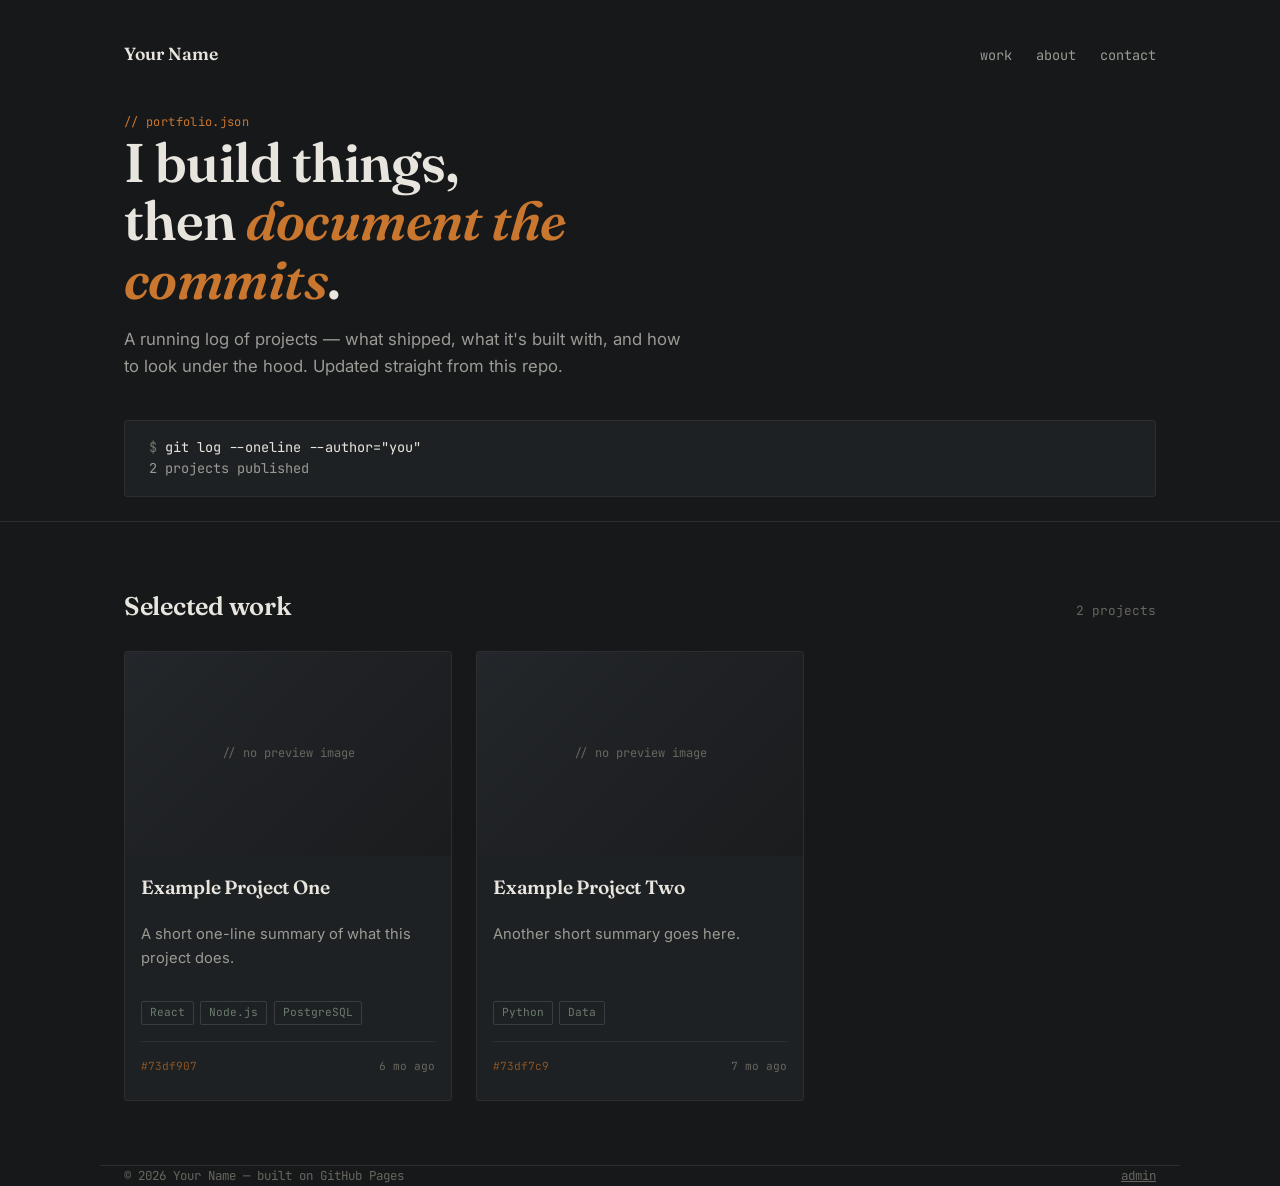
==== index.html @ a4374304 "Initial commit" ====
<!doctype html>
<html lang="en">
<head>
<meta charset="UTF-8" />
<meta name="viewport" content="width=device-width, initial-scale=1.0" />
<title>Your Name — Portfolio</title>
<meta name="description" content="Selected work and projects." />
<link rel="preconnect" href="https://fonts.googleapis.com" />
<link rel="preconnect" href="https://fonts.gstatic.com" crossorigin />
<link href="https://fonts.googleapis.com/css2?family=Fraunces:opsz,wght@9..144,500;9..144,600&family=Inter:wght@400;500;600&family=JetBrains+Mono:wght@400;500&display=swap" rel="stylesheet">
<link rel="stylesheet" href="css/style.css" />
</head>
<body>

<header class="site-header">
  <div class="wrap hero-top">
    <a class="brand" href="#">Your Name</a>
    <nav class="nav-links">
      <a href="#work">work</a>
      <a href="#about">about</a>
      <a href="mailto:you@example.com">contact</a>
    </nav>
  </div>

  <div class="wrap hero">
    <span class="eyebrow">// portfolio.json</span>
    <h1>I build things,<br />then <span class="accent-word">document the commits</span>.</h1>
    <p class="lede">
      A running log of projects — what shipped, what it's built with, and how to
      look under the hood. Updated straight from this repo.
    </p>
    <div class="terminal" id="terminal">
      <div class="line"><span class="prompt">$</span> <span class="val">git log --oneline --author="you"</span></div>
      <div class="line" id="terminal-count">fetching project history…</div>
    </div>
  </div>
</header>

<main class="wrap" id="about">
  <div class="section-head" id="work">
    <h2>Selected work</h2>
    <span class="log-count" id="log-count"></span>
  </div>

  <div id="grid" class="grid" aria-live="polite">
    <!-- project cards injected here -->
  </div>
</main>

<footer class="wrap">
  <span>© <span id="year"></span> Your Name — built on GitHub Pages</span>
  <a href="admin.html">admin</a>
</footer>

<div class="modal-backdrop" id="modal-backdrop" hidden>
  <div class="modal" role="dialog" aria-modal="true" aria-labelledby="modal-title">
    <button class="modal-close" id="modal-close" aria-label="Close">✕</button>
    <div id="modal-image-wrap"></div>
    <h2 id="modal-title"></h2>
    <p class="tagline" id="modal-tagline"></p>
    <p class="description" id="modal-description"></p>
    <div class="tags" id="modal-tags"></div>
    <div class="links" id="modal-links" style="margin-top:1.5rem;"></div>
  </div>
</div>

<script src="js/main.js"></script>
</body>
</html>
---- css/style.css ----
/* ============================================================
   DESIGN TOKENS
   ============================================================ */
:root {
  --bg: #16181a;
  --bg-raised: #1e2123;
  --bg-hover: #262a2c;
  --text: #e8e5de;
  --text-dim: #9b9a94;
  --text-faint: #67665f;
  --accent: #c9762f;
  --accent-dim: #8a5423;
  --moss: #6b7b6e;
  --border: #2c2f31;
  --border-bright: #3a3d3f;
  --danger: #b4523f;
  --success: #6b8f5e;

  --font-display: "Fraunces", Georgia, serif;
  --font-body: "Inter", -apple-system, BlinkMacSystemFont, sans-serif;
  --font-mono: "JetBrains Mono", "SF Mono", Menlo, monospace;

  --radius: 3px;
  --max-width: 1080px;
  --space-1: 0.5rem;
  --space-2: 1rem;
  --space-3: 1.5rem;
  --space-4: 2.5rem;
  --space-5: 4rem;
}

* { box-sizing: border-box; }

html { scroll-behavior: smooth; }

body {
  margin: 0;
  background: var(--bg);
  color: var(--text);
  font-family: var(--font-body);
  font-size: 16px;
  line-height: 1.6;
  -webkit-font-smoothing: antialiased;
}

img { max-width: 100%; display: block; }

a { color: inherit; }

:focus-visible {
  outline: 2px solid var(--accent);
  outline-offset: 2px;
}

@media (prefers-reduced-motion: reduce) {
  *, *::before, *::after {
    animation-duration: 0.01ms !important;
    transition-duration: 0.01ms !important;
  }
}

.wrap {
  max-width: var(--max-width);
  margin: 0 auto;
  padding: 0 var(--space-3);
}

/* ============================================================
   TYPOGRAPHY
   ============================================================ */
h1, h2, h3 {
  font-family: var(--font-display);
  font-weight: 600;
  letter-spacing: -0.01em;
  margin: 0;
}

.mono {
  font-family: var(--font-mono);
  font-size: 0.8rem;
  letter-spacing: 0.02em;
}

.eyebrow {
  font-family: var(--font-mono);
  font-size: 0.75rem;
  color: var(--accent);
  text-transform: lowercase;
  letter-spacing: 0.03em;
}

/* ============================================================
   HEADER / HERO
   ============================================================ */
header.site-header {
  padding: var(--space-4) 0 var(--space-3);
  border-bottom: 1px solid var(--border);
}

.hero-top {
  display: flex;
  justify-content: space-between;
  align-items: baseline;
  gap: var(--space-2);
  flex-wrap: wrap;
}

.brand {
  font-family: var(--font-display);
  font-size: 1.1rem;
  font-weight: 600;
  text-decoration: none;
}

.nav-links {
  display: flex;
  gap: var(--space-3);
  font-family: var(--font-mono);
  font-size: 0.85rem;
  color: var(--text-dim);
}

.nav-links a { text-decoration: none; }
.nav-links a:hover { color: var(--accent); }

.hero {
  padding-top: var(--space-4);
}

.hero h1 {
  font-size: clamp(2.2rem, 5vw, 3.4rem);
  line-height: 1.08;
  max-width: 14ch;
}

.hero .accent-word { color: var(--accent); font-style: italic; }

.hero p.lede {
  margin-top: var(--space-2);
  max-width: 52ch;
  color: var(--text-dim);
  font-size: 1.05rem;
}

.terminal {
  margin-top: var(--space-4);
  background: var(--bg-raised);
  border: 1px solid var(--border);
  border-radius: var(--radius);
  padding: var(--space-2) var(--space-3);
  font-family: var(--font-mono);
  font-size: 0.85rem;
  color: var(--text-dim);
  overflow-x: auto;
}

.terminal .line { white-space: pre; }
.terminal .prompt { color: var(--moss); }
.terminal .val { color: var(--text); }

/* ============================================================
   PROJECT GRID
   ============================================================ */
.section-head {
  display: flex;
  align-items: baseline;
  justify-content: space-between;
  margin: var(--space-5) 0 var(--space-3);
  gap: var(--space-2);
  flex-wrap: wrap;
}

.section-head h2 { font-size: 1.6rem; }

.log-count {
  font-family: var(--font-mono);
  font-size: 0.8rem;
  color: var(--text-faint);
}

.grid {
  display: grid;
  grid-template-columns: repeat(auto-fill, minmax(280px, 1fr));
  gap: var(--space-3);
  padding-bottom: var(--space-5);
}

.card {
  background: var(--bg-raised);
  border: 1px solid var(--border);
  border-radius: var(--radius);
  overflow: hidden;
  cursor: pointer;
  transition: border-color 0.15s ease, transform 0.15s ease;
  display: flex;
  flex-direction: column;
}

.card:hover {
  border-color: var(--border-bright);
  transform: translateY(-2px);
}

.card-image {
  aspect-ratio: 16 / 10;
  background: linear-gradient(135deg, #23262a, #1a1c1e);
  display: flex;
  align-items: center;
  justify-content: center;
  color: var(--text-faint);
  font-family: var(--font-mono);
  font-size: 0.75rem;
  overflow: hidden;
}

.card-image img { width: 100%; height: 100%; object-fit: cover; }

.card-body {
  padding: var(--space-2) var(--space-2) var(--space-3);
  flex: 1;
  display: flex;
  flex-direction: column;
}

.card-body h3 {
  font-size: 1.2rem;
  margin-bottom: 0.35rem;
}

.card-body .tagline {
  color: var(--text-dim);
  font-size: 0.92rem;
  flex: 1;
}

.tags {
  display: flex;
  flex-wrap: wrap;
  gap: 0.4rem;
  margin-top: var(--space-2);
}

.tag {
  font-family: var(--font-mono);
  font-size: 0.7rem;
  color: var(--moss);
  border: 1px solid var(--border-bright);
  padding: 0.15rem 0.5rem;
  border-radius: 2px;
}

.commit-line {
  margin-top: var(--space-2);
  padding-top: var(--space-2);
  border-top: 1px solid var(--border);
  font-family: var(--font-mono);
  font-size: 0.7rem;
  color: var(--text-faint);
  display: flex;
  justify-content: space-between;
}

.commit-line .hash { color: var(--accent-dim); }

.empty-state {
  border: 1px dashed var(--border-bright);
  border-radius: var(--radius);
  padding: var(--space-5) var(--space-3);
  text-align: center;
  color: var(--text-dim);
  font-family: var(--font-mono);
  font-size: 0.9rem;
}

/* ============================================================
   MODAL
   ============================================================ */
.modal-backdrop {
  position: fixed;
  inset: 0;
  background: rgba(10, 11, 12, 0.75);
  display: flex;
  align-items: flex-start;
  justify-content: center;
  padding: var(--space-4) var(--space-2);
  overflow-y: auto;
  z-index: 50;
}

.modal-backdrop[hidden] { display: none; }

.modal {
  background: var(--bg-raised);
  border: 1px solid var(--border-bright);
  border-radius: var(--radius);
  max-width: 720px;
  width: 100%;
  padding: var(--space-4);
  position: relative;
}

.modal-close {
  position: absolute;
  top: var(--space-2);
  right: var(--space-2);
  background: transparent;
  border: 1px solid var(--border-bright);
  color: var(--text-dim);
  width: 32px;
  height: 32px;
  border-radius: var(--radius);
  cursor: pointer;
  font-size: 1rem;
}

.modal-close:hover { color: var(--text); border-color: var(--accent); }

.modal img {
  width: 100%;
  border-radius: var(--radius);
  margin-bottom: var(--space-3);
  border: 1px solid var(--border);
}

.modal h2 { font-size: 1.8rem; margin-bottom: var(--space-1); }

.modal .tagline { color: var(--accent); font-size: 1rem; margin-bottom: var(--space-2); }

.modal .description {
  color: var(--text-dim);
  white-space: pre-wrap;
  margin-bottom: var(--space-3);
}

.modal .links {
  display: flex;
  gap: var(--space-2);
  flex-wrap: wrap;
}

.btn {
  display: inline-flex;
  align-items: center;
  gap: 0.4rem;
  font-family: var(--font-mono);
  font-size: 0.82rem;
  padding: 0.55rem 1rem;
  border-radius: var(--radius);
  border: 1px solid var(--border-bright);
  background: transparent;
  color: var(--text);
  cursor: pointer;
  text-decoration: none;
  transition: border-color 0.15s ease, color 0.15s ease;
}

.btn:hover { border-color: var(--accent); color: var(--accent); }

.btn-primary {
  background: var(--accent);
  border-color: var(--accent);
  color: #16181a;
  font-weight: 600;
}

.btn-primary:hover { background: var(--accent-dim); border-color: var(--accent-dim); color: #fff; }

.btn-danger:hover { border-color: var(--danger); color: var(--danger); }

/* ============================================================
   FOOTER
   ============================================================ */
footer {
  border-top: 1px solid var(--border);
  padding: var(--space-3) 0 var(--space-4);
  margin-top: var(--space-5);
  color: var(--text-faint);
  font-family: var(--font-mono);
  font-size: 0.78rem;
  display: flex;
  justify-content: space-between;
  flex-wrap: wrap;
  gap: var(--space-1);
}

footer a { color: var(--text-faint); text-decoration: underline; }
footer a:hover { color: var(--accent); }

/* ============================================================
   ADMIN PAGE
   ============================================================ */
.login-panel {
  max-width: 460px;
  margin: var(--space-5) auto;
  background: var(--bg-raised);
  border: 1px solid var(--border);
  border-radius: var(--radius);
  padding: var(--space-4);
}

.login-panel h1 { font-size: 1.4rem; margin-bottom: var(--space-1); }
.login-panel p { color: var(--text-dim); font-size: 0.9rem; margin-bottom: var(--space-3); }

.field {
  margin-bottom: var(--space-2);
}

.field label {
  display: block;
  font-family: var(--font-mono);
  font-size: 0.75rem;
  color: var(--text-dim);
  margin-bottom: 0.3rem;
}

.field input,
.field textarea,
.field select {
  width: 100%;
  background: var(--bg);
  border: 1px solid var(--border-bright);
  border-radius: var(--radius);
  color: var(--text);
  padding: 0.6rem 0.7rem;
  font-family: var(--font-body);
  font-size: 0.92rem;
}

.field input:focus,
.field textarea:focus,
.field select:focus {
  border-color: var(--accent);
  outline: none;
}

.field textarea { resize: vertical; min-height: 90px; }

.field-hint { color: var(--text-faint); font-size: 0.75rem; margin-top: 0.25rem; }

.admin-bar {
  display: flex;
  justify-content: space-between;
  align-items: center;
  padding: var(--space-2) 0;
  border-bottom: 1px solid var(--border);
  margin-bottom: var(--space-3);
  flex-wrap: wrap;
  gap: var(--space-1);
}

.status-pill {
  font-family: var(--font-mono);
  font-size: 0.75rem;
  padding: 0.25rem 0.6rem;
  border-radius: 20px;
  border: 1px solid var(--border-bright);
  color: var(--text-dim);
}

.status-pill.saving { color: var(--accent); border-color: var(--accent); }
.status-pill.saved { color: var(--success); border-color: var(--success); }
.status-pill.error { color: var(--danger); border-color: var(--danger); }

.admin-layout {
  display: grid;
  grid-template-columns: 1.1fr 1fr;
  gap: var(--space-4);
  align-items: start;
}

@media (max-width: 860px) {
  .admin-layout { grid-template-columns: 1fr; }
}

.panel {
  background: var(--bg-raised);
  border: 1px solid var(--border);
  border-radius: var(--radius);
  padding: var(--space-3);
}

.panel h2 { font-size: 1.05rem; margin-bottom: var(--space-2); }

.project-row {
  display: flex;
  align-items: center;
  gap: var(--space-1);
  padding: 0.6rem 0.5rem;
  border: 1px solid var(--border);
  border-radius: var(--radius);
  margin-bottom: 0.5rem;
  background: var(--bg);
  cursor: grab;
}

.project-row.dragging { opacity: 0.4; }

.project-row .grip {
  color: var(--text-faint);
  font-family: var(--font-mono);
  font-size: 0.8rem;
}

.project-row .row-title {
  flex: 1;
  font-size: 0.9rem;
}

.project-row .row-actions {
  display: flex;
  gap: 0.35rem;
}

.icon-btn {
  background: transparent;
  border: 1px solid var(--border-bright);
  color: var(--text-dim);
  border-radius: var(--radius);
  width: 28px;
  height: 28px;
  cursor: pointer;
  font-size: 0.8rem;
}

.icon-btn:hover { color: var(--accent); border-color: var(--accent); }

.image-preview {
  width: 100%;
  aspect-ratio: 16/10;
  border: 1px dashed var(--border-bright);
  border-radius: var(--radius);
  display: flex;
  align-items: center;
  justify-content: center;
  color: var(--text-faint);
  font-family: var(--font-mono);
  font-size: 0.75rem;
  overflow: hidden;
  margin-bottom: var(--space-2);
}

.image-preview img { width: 100%; height: 100%; object-fit: cover; }

.form-actions {
  display: flex;
  gap: var(--space-1);
  margin-top: var(--space-3);
}

.error-msg {
  color: var(--danger);
  font-family: var(--font-mono);
  font-size: 0.8rem;
  margin-top: var(--space-1);
}
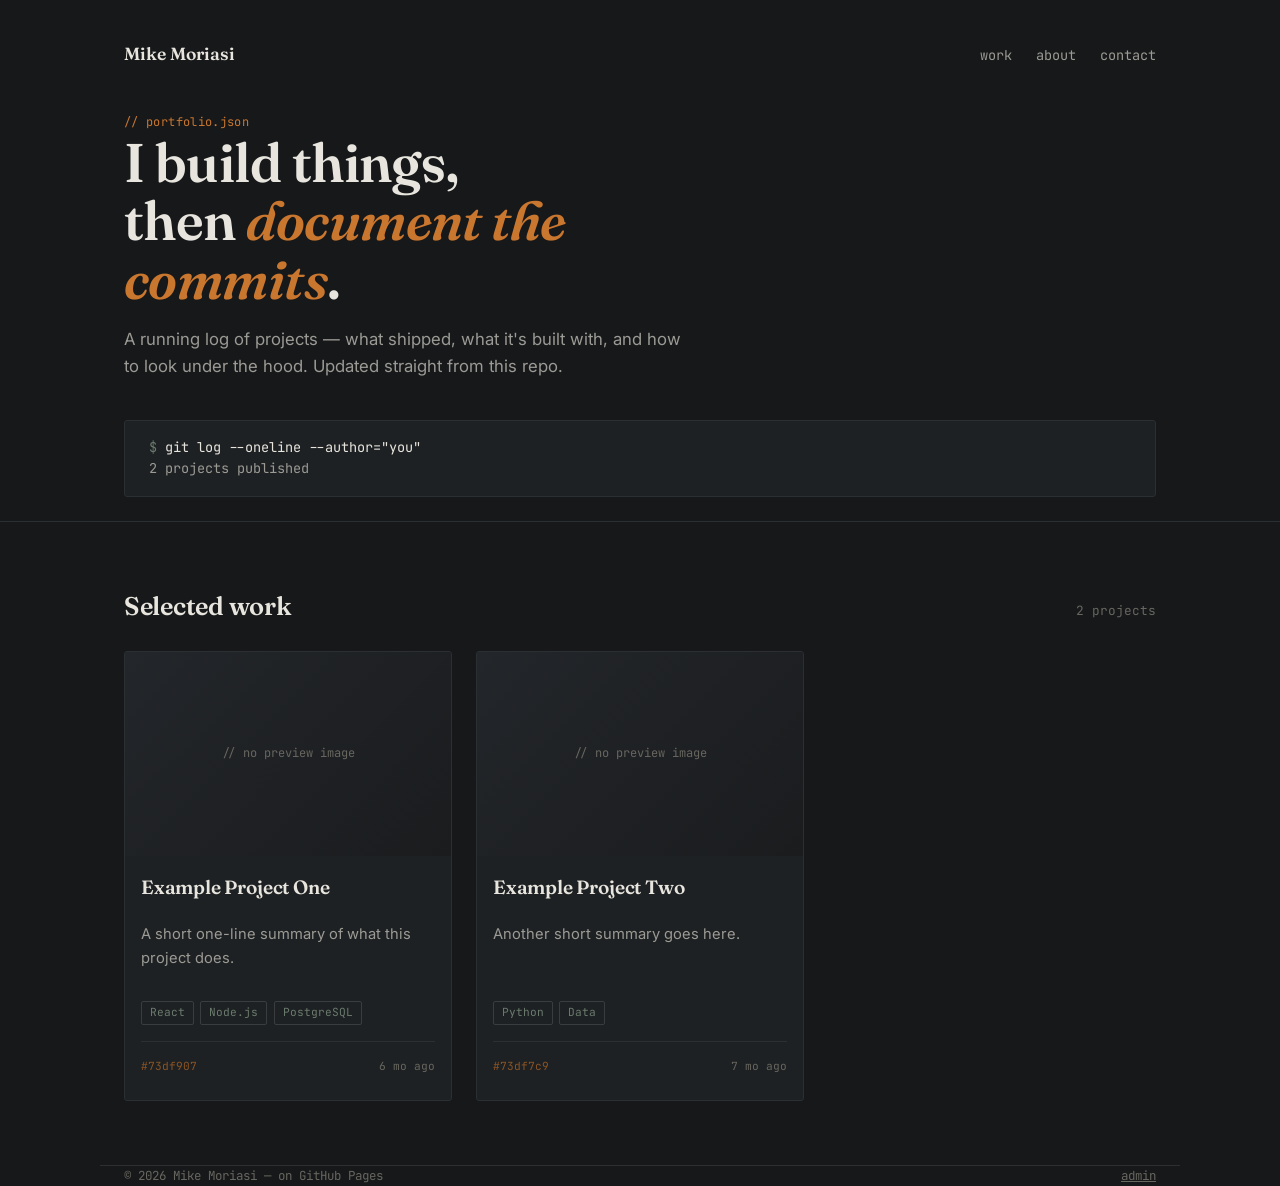
==== commit b78785f6: "update index.html" ====
--- a/index.html
+++ b/index.html
@@ -14,7 +14,7 @@
 
 <header class="site-header">
   <div class="wrap hero-top">
-    <a class="brand" href="#">Your Name</a>
+    <a class="brand" href="#">Mike Moriasi</a>
     <nav class="nav-links">
       <a href="#work">work</a>
       <a href="#about">about</a>
@@ -48,7 +48,7 @@
 </main>
 
 <footer class="wrap">
-  <span>© <span id="year"></span> Your Name — built on GitHub Pages</span>
+  <span>© <span id="year"></span> Mike Moriasi —  on GitHub Pages</span>
   <a href="admin.html">admin</a>
 </footer>
 
